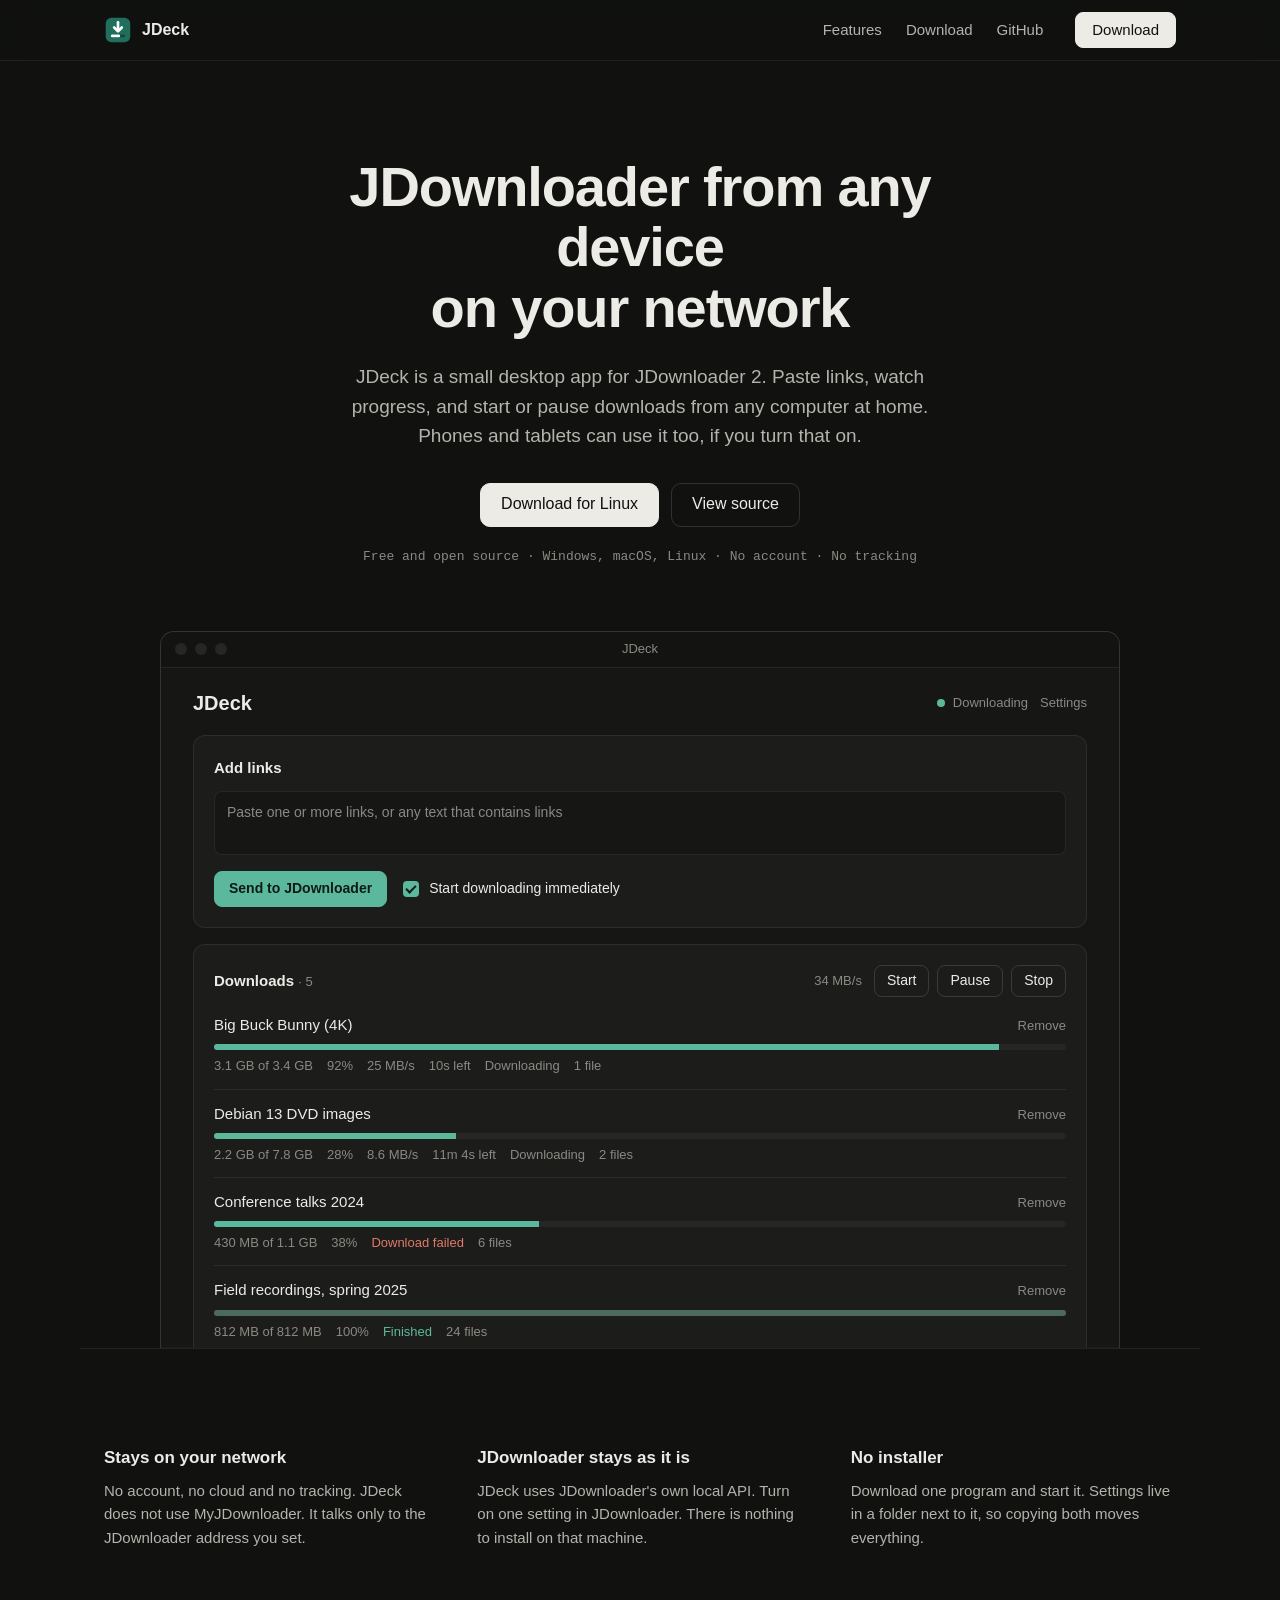
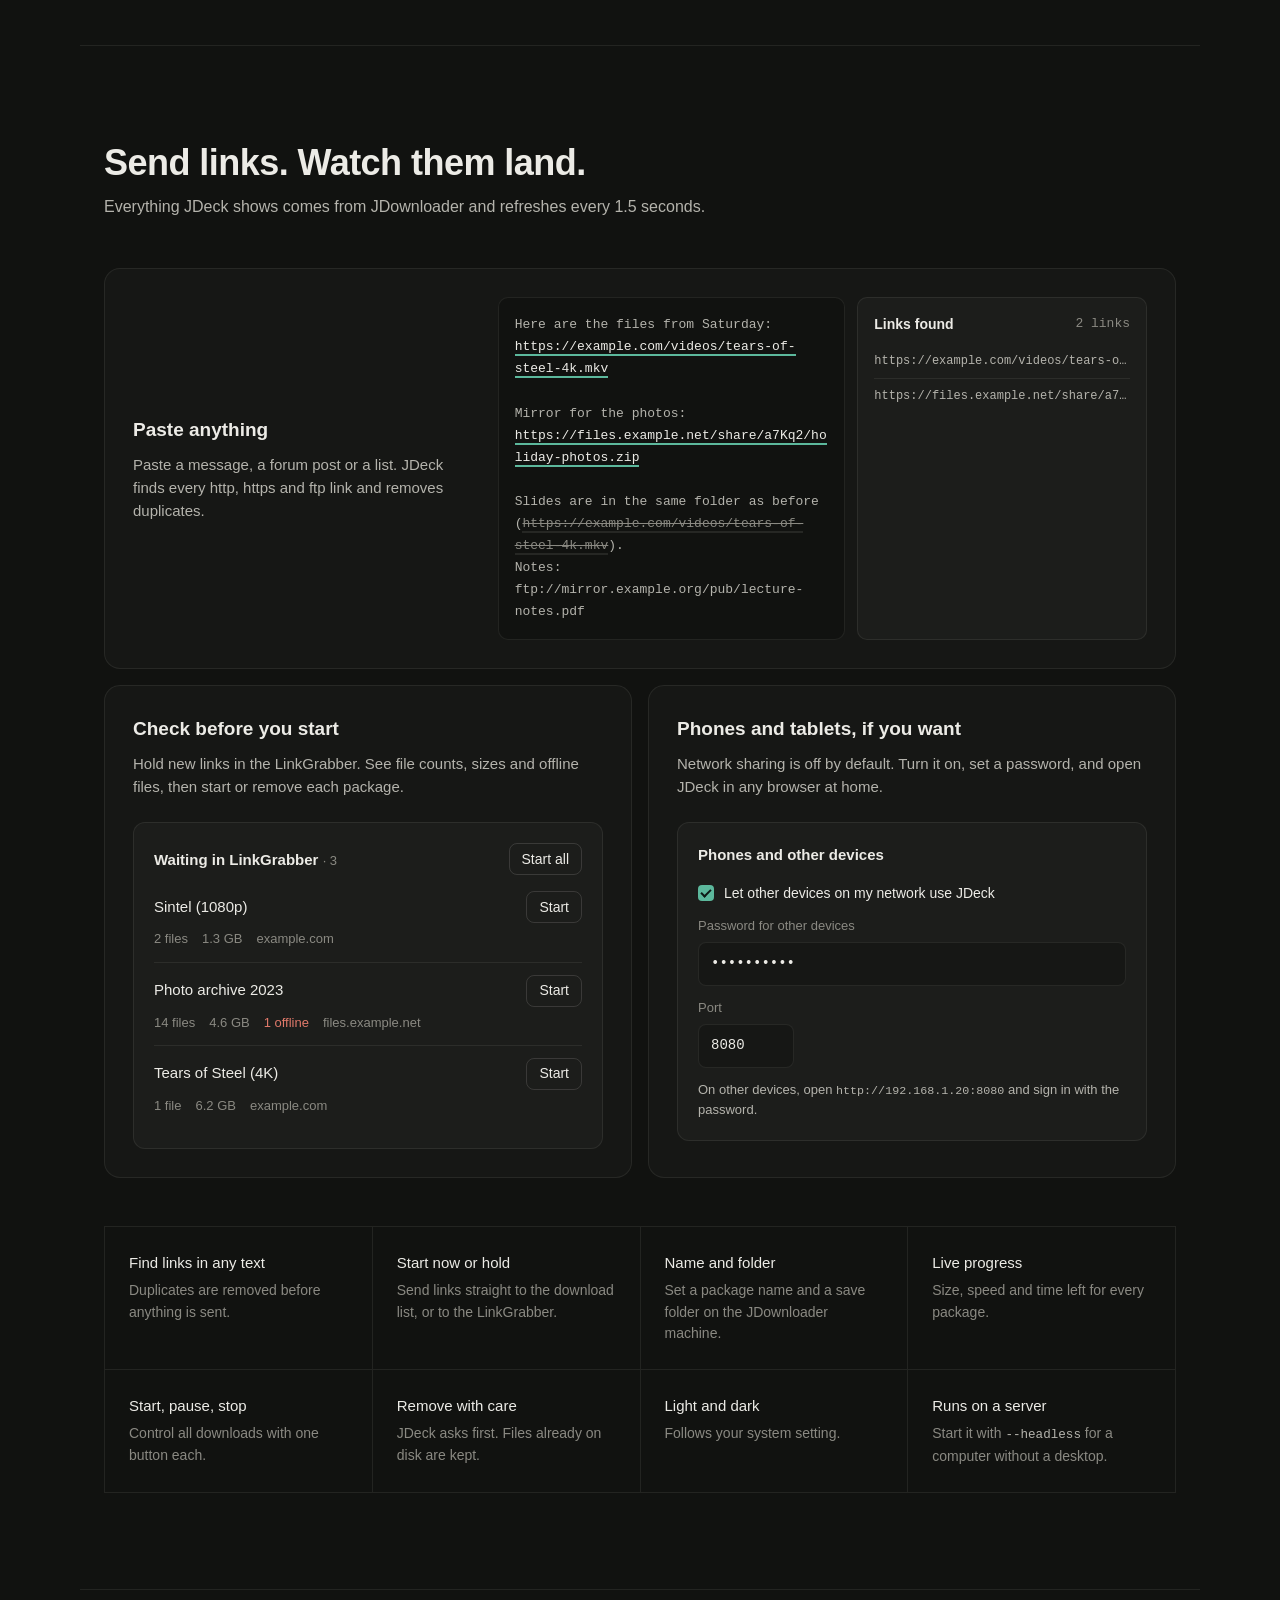
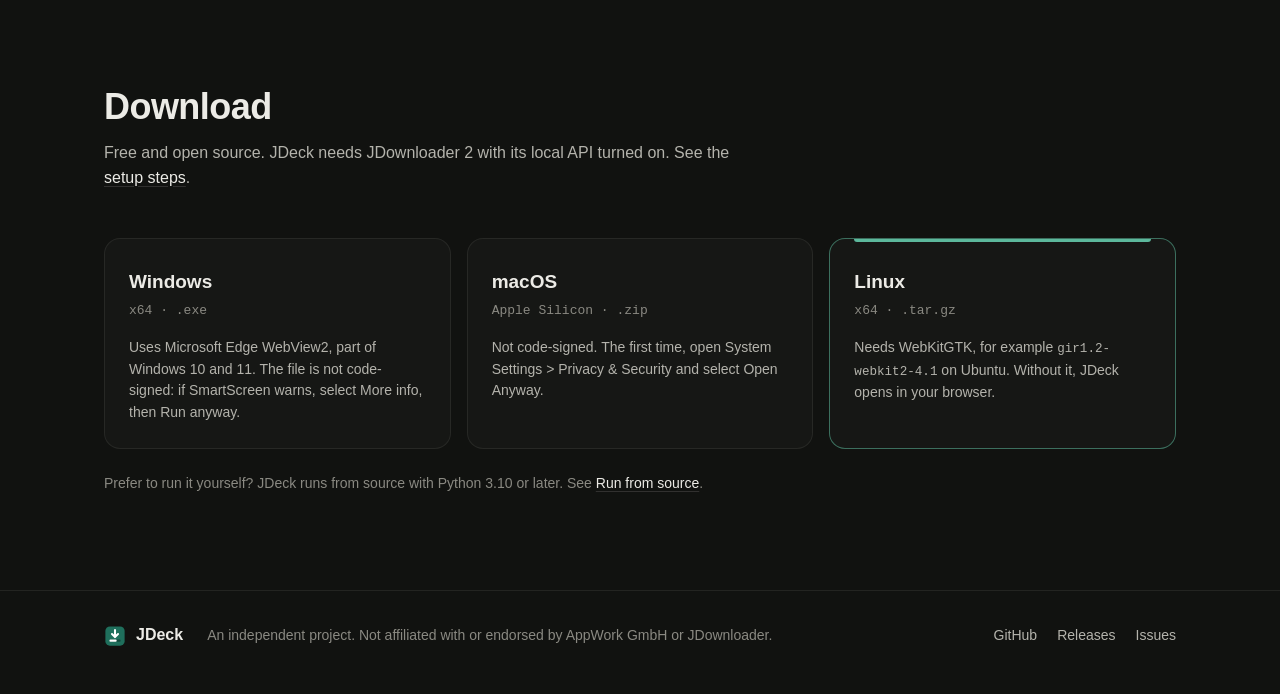
==== docs/index.html @ 2009377f "Add JDeck desktop app and release workflow Build a desktop app for managing JDownloader downloads th" ====
<!doctype html>
<!-- JDeck product page for GitHub Pages: hero with a live app preview, features, downloads. -->
<html lang="en">
<head>
<meta charset="utf-8">
<meta name="viewport" content="width=device-width, initial-scale=1">
<title>JDeck · JDownloader from any device on your network</title>
<meta name="description" content="JDeck is a free desktop app for JDownloader 2. Paste links, watch progress and control downloads from any computer on your home network. No account, no cloud, no tracking.">
<meta name="theme-color" content="#111210">
<meta name="color-scheme" content="dark">
<link rel="icon" href="icon.svg" type="image/svg+xml">
<link rel="apple-touch-icon" href="apple-touch-icon.png">
<meta property="og:type" content="website">
<meta property="og:title" content="JDeck">
<meta property="og:description" content="JDownloader from any device on your network.">
<meta property="og:url" content="https://tariqmk.github.io/JDeck/">
<meta property="og:image" content="https://tariqmk.github.io/JDeck/social-card.png">
<meta property="og:image:width" content="1280">
<meta property="og:image:height" content="640">
<meta name="twitter:card" content="summary_large_image">
<meta name="twitter:title" content="JDeck">
<meta name="twitter:description" content="JDownloader from any device on your network.">
<meta name="twitter:image" content="https://tariqmk.github.io/JDeck/social-card.png">
<link rel="stylesheet" href="style.css">
</head>
<body>

<header class="nav">
  <div class="nav-in">
    <a class="brand" href="#top"><img src="icon.svg" alt="" width="28" height="28">JDeck</a>
    <nav class="nav-links" aria-label="Sections">
      <a href="#features">Features</a>
      <a href="#download">Download</a>
      <a href="https://github.com/TariqMK/JDeck">GitHub</a>
    </nav>
    <a class="btn btn-small" href="#download">Download</a>
  </div>
</header>

<main id="top">
  <section class="hero">
    <div class="hero-text">
      <h1>JDownloader from any device <br>on your network</h1>
      <p class="lede">JDeck is a small desktop app for JDownloader 2. Paste links, watch progress, and start or pause downloads from any computer at home. Phones and tablets can use it too, if you turn that on.</p>
      <div class="actions">
        <a class="btn" id="hero-download" href="https://github.com/TariqMK/JDeck/releases/latest">Download</a>
        <a class="btn btn-ghost" href="https://github.com/TariqMK/JDeck">View source</a>
      </div>
      <p class="meta mono"><span id="hero-version">Free and open source</span> · Windows, macOS, Linux · No account · No tracking</p>
    </div>

    <div class="window" aria-label="Preview of the JDeck window">
      <div class="titlebar"><span class="dots" aria-hidden="true"><i></i><i></i><i></i></span><span>JDeck</span></div>
      <div class="app">
        <div class="app-head">
          <strong>JDeck</strong><span class="muted app-version" id="app-version"></span>
          <span class="grow"></span>
          <span class="status"><i class="dot"></i><span id="app-state">Downloading</span></span>
          <span class="muted app-settings">Settings</span>
        </div>
        <div class="card add-card">
          <div class="card-title">Add links</div>
          <div class="fake-input muted">Paste one or more links, or any text that contains links</div>
          <div class="add-row">
            <span class="fake-btn primary">Send to JDownloader</span>
            <span class="check"><i aria-hidden="true"></i>Start downloading immediately</span>
          </div>
        </div>
        <div class="card">
          <div class="card-head">
            <span class="card-title">Downloads <span class="count" id="dl-count"></span></span>
            <span class="grow"></span>
            <span class="muted speed" id="dl-speed"></span>
            <span class="fake-btn">Start</span><span class="fake-btn">Pause</span><span class="fake-btn hide-sm">Stop</span>
          </div>
          <ul class="list" id="dl-list"></ul>
        </div>
      </div>
    </div>
  </section>

  <section class="principles" aria-label="Principles">
    <div>
      <h2>Stays on your network</h2>
      <p>No account, no cloud and no tracking. JDeck does not use MyJDownloader. It talks only to the JDownloader address you set.</p>
    </div>
    <div>
      <h2>JDownloader stays as it is</h2>
      <p>JDeck uses JDownloader's own local API. Turn on one setting in JDownloader. There is nothing to install on that machine.</p>
    </div>
    <div>
      <h2>No installer</h2>
      <p>Download one program and start it. Settings live in a folder next to it, so copying both moves everything.</p>
    </div>
  </section>

  <section class="features" id="features">
    <h2 class="section-title">Send links. Watch them land.</h2>
    <p class="section-lede">Everything JDeck shows comes from JDownloader and refreshes every 1.5 seconds.</p>

    <div class="panels">
      <article class="panel panel-wide">
        <div class="panel-text">
          <h3>Paste anything</h3>
          <p>Paste a message, a forum post or a list. JDeck finds every http, https and ftp link and removes duplicates.</p>
        </div>
        <div class="finder">
          <div class="finder-paste mono" id="finder-paste" aria-label="Pasted text"></div>
          <div class="finder-found">
            <div class="finder-head"><span>Links found</span><span class="count mono" id="finder-count"></span></div>
            <ul id="finder-list"></ul>
          </div>
        </div>
      </article>

      <article class="panel">
        <div class="panel-text">
          <h3>Check before you start</h3>
          <p>Hold new links in the LinkGrabber. See file counts, sizes and offline files, then start or remove each package.</p>
        </div>
        <div class="mini card">
          <div class="card-head">
            <span class="card-title">Waiting in LinkGrabber <span class="count" id="lg-count"></span></span>
            <span class="grow"></span><span class="fake-btn">Start all</span>
          </div>
          <ul class="list" id="lg-list"></ul>
        </div>
      </article>

      <article class="panel">
        <div class="panel-text">
          <h3>Phones and tablets, if you want</h3>
          <p>Network sharing is off by default. Turn it on, set a password, and open JDeck in any browser at home.</p>
        </div>
        <div class="mini card share">
          <div class="card-title">Phones and other devices</div>
          <span class="check on"><i aria-hidden="true"></i>Let other devices on my network use JDeck</span>
          <label class="field"><span class="muted">Password for other devices</span><span class="fake-input mono">••••••••••</span></label>
          <label class="field"><span class="muted">Port</span><span class="fake-input mono port">8080</span></label>
          <p class="share-address">On other devices, open <span class="mono">http://192.168.1.20:8080</span> and sign in with the password.</p>
        </div>
      </article>
    </div>

    <ul class="grid">
      <li><strong>Find links in any text</strong><span>Duplicates are removed before anything is sent.</span></li>
      <li><strong>Start now or hold</strong><span>Send links straight to the download list, or to the LinkGrabber.</span></li>
      <li><strong>Name and folder</strong><span>Set a package name and a save folder on the JDownloader machine.</span></li>
      <li><strong>Live progress</strong><span>Size, speed and time left for every package.</span></li>
      <li><strong>Start, pause, stop</strong><span>Control all downloads with one button each.</span></li>
      <li><strong>Remove with care</strong><span>JDeck asks first. Files already on disk are kept.</span></li>
      <li><strong>Light and dark</strong><span>Follows your system setting.</span></li>
      <li><strong>Runs on a server</strong><span>Start it with <code>--headless</code> for a computer without a desktop.</span></li>
    </ul>
  </section>

  <section class="download" id="download">
    <h2 class="section-title">Download <span class="muted mono" id="dl-version"></span></h2>
    <p class="section-lede">Free and open source. JDeck needs JDownloader 2 with its local API turned on. See the <a href="https://github.com/TariqMK/JDeck#setup">setup steps</a>.</p>
    <div class="platforms">
      <a class="platform" data-os="windows" href="https://github.com/TariqMK/JDeck/releases/latest">
        <span class="track" aria-hidden="true"></span>
        <strong>Windows</strong>
        <span class="mono muted">x64 · .exe<span class="size"></span></span>
        <p>Uses Microsoft Edge WebView2, part of Windows 10 and 11. The file is not code-signed: if SmartScreen warns, select More info, then Run anyway.</p>
      </a>
      <a class="platform" data-os="macos" href="https://github.com/TariqMK/JDeck/releases/latest">
        <span class="track" aria-hidden="true"></span>
        <strong>macOS</strong>
        <span class="mono muted">Apple Silicon · .zip<span class="size"></span></span>
        <p>Not code-signed. The first time, open System Settings &gt; Privacy &amp; Security and select Open Anyway.</p>
      </a>
      <a class="platform" data-os="linux" href="https://github.com/TariqMK/JDeck/releases/latest">
        <span class="track" aria-hidden="true"></span>
        <strong>Linux</strong>
        <span class="mono muted">x64 · .tar.gz<span class="size"></span></span>
        <p>Needs WebKitGTK, for example <code>gir1.2-webkit2-4.1</code> on Ubuntu. Without it, JDeck opens in your browser.</p>
      </a>
    </div>
    <p class="fine">Prefer to run it yourself? JDeck runs from source with Python 3.10 or later. See <a href="https://github.com/TariqMK/JDeck#run-from-source">Run from source</a>.</p>
  </section>
</main>

<footer class="footer">
  <div class="footer-in">
    <span class="brand"><img src="icon.svg" alt="" width="22" height="22">JDeck</span>
    <p class="muted">An independent project. Not affiliated with or endorsed by AppWork GmbH or JDownloader.</p>
    <nav aria-label="Project links">
      <a href="https://github.com/TariqMK/JDeck">GitHub</a>
      <a href="https://github.com/TariqMK/JDeck/releases">Releases</a>
      <a href="https://github.com/TariqMK/JDeck/issues">Issues</a>
    </nav>
  </div>
</footer>

<script src="app.js"></script>
</body>
</html>
---- docs/style.css ----
/* JDeck product page styles: the app's dark theme pushed darker, one green accent, hairlines. */
:root {
  --page: #111210;
  --bg: #161715;
  --surface: #1c1d1b;
  --surface-2: #262724;
  --line: rgba(236, 235, 230, 0.08);
  --line-strong: rgba(236, 235, 230, 0.14);
  --text: #ecebe6;
  --text-2: #b4b3ac;
  --muted: #8a8982;
  --accent: #5cb89c;
  --accent-ink: #0e1a16;
  --bar-done: #4d6a61;
  --danger: #e0796a;
  --sans: -apple-system, BlinkMacSystemFont, "Segoe UI", Roboto, "Helvetica Neue", Arial, sans-serif;
  --mono: ui-monospace, "Cascadia Mono", "SF Mono", Menlo, Consolas, monospace;
  --ease: cubic-bezier(0.2, 0.7, 0.2, 1);
}
* { box-sizing: border-box; }
html { scroll-behavior: smooth; -webkit-text-size-adjust: 100%; }
body {
  margin: 0; background: var(--page); color: var(--text);
  font: 16px/1.55 var(--sans);
}
a { color: inherit; }
code, .mono { font-family: var(--mono); font-size: 0.9em; }
code { color: var(--text-2); }
.muted { color: var(--muted); }
.grow { flex: 1; }
h1, h2, h3 { margin: 0; font-weight: 600; }

/* Navigation */
.nav {
  position: sticky; top: 0; z-index: 10;
  background: rgba(17, 18, 16, 0.82); backdrop-filter: saturate(140%) blur(12px);
  -webkit-backdrop-filter: saturate(140%) blur(12px);
  border-bottom: 1px solid var(--line);
}
.nav-in { max-width: 1120px; margin: 0 auto; padding: 12px 24px; display: flex; align-items: center; gap: 32px; }
.brand { display: inline-flex; align-items: center; gap: 10px; font-weight: 600; text-decoration: none; }
.nav-links { display: flex; gap: 24px; margin-left: auto; font-size: 15px; }
.nav-links a { color: var(--text-2); text-decoration: none; transition: color .15s var(--ease); }
.nav-links a:hover { color: var(--text); }

/* Buttons */
.btn {
  display: inline-flex; align-items: center; height: 44px; padding: 0 20px; border-radius: 10px;
  background: var(--text); color: var(--page); font-weight: 500; text-decoration: none;
  border: 1px solid var(--text); transition: background-color .15s var(--ease), border-color .15s var(--ease), transform .1s var(--ease);
}
.btn:hover { background: #ffffff; }
.btn:active { transform: scale(0.98); }
.btn-ghost { background: transparent; color: var(--text); border-color: var(--line-strong); }
.btn-ghost:hover { background: var(--surface); }
.btn-small { height: 36px; padding: 0 16px; font-size: 15px; border-radius: 8px; }
a:focus-visible, .btn:focus-visible { outline: 2px solid var(--accent); outline-offset: 3px; border-radius: 8px; }

/* Hero */
.hero { max-width: 1120px; margin: 0 auto; padding: 96px 24px 0; }
.hero-text { text-align: center; max-width: 760px; margin: 0 auto; }
.hero h1 { font-size: 56px; line-height: 1.08; letter-spacing: -0.02em; font-weight: 600; }
.lede { font-size: 19px; color: var(--text-2); margin: 24px auto 0; max-width: 620px; }
.actions { display: flex; gap: 12px; justify-content: center; margin-top: 32px; }
.meta { margin-top: 20px; color: var(--muted); font-size: 13px; }

/* App window preview */
.window {
  margin: 64px auto 0; max-width: 960px; background: var(--bg);
  border: 1px solid var(--line-strong); border-bottom: 0; border-radius: 14px 14px 0 0; overflow: hidden;
  box-shadow: 0 -1px 0 rgba(255, 255, 255, 0.03) inset;
}
.titlebar {
  height: 36px; display: flex; align-items: center; justify-content: center; position: relative;
  font-size: 13px; color: var(--muted); border-bottom: 1px solid var(--line); background: #131412;
}
.dots { position: absolute; left: 14px; display: flex; gap: 8px; }
.dots i { width: 12px; height: 12px; border-radius: 50%; background: var(--surface-2); }
.app { padding: 20px 32px 0; font-size: 15px; height: 680px; overflow: hidden; }
.app-head { display: flex; align-items: center; gap: 12px; margin-bottom: 16px; }
.app-head strong { font-size: 20px; }
.app-version, .app-settings { font-size: 13px; }
.status { display: inline-flex; align-items: center; gap: 8px; color: var(--muted); font-size: 13px; }
.dot { width: 8px; height: 8px; border-radius: 50%; background: var(--accent); }
.card { background: var(--surface); border: 1px solid var(--line); border-radius: 12px; padding: 20px; margin-bottom: 16px; }
.card-head { display: flex; align-items: center; gap: 8px; margin-bottom: 4px; }
.card-title { font-weight: 600; font-size: 15px; }
.count { color: var(--muted); font-weight: 400; font-size: 13px; }
.fake-input { display: block; border: 1px solid var(--line); background: var(--bg); border-radius: 8px; padding: 10px 12px; margin-top: 12px; font-size: 14px; }
.add-card .fake-input { height: 64px; }
.add-row { display: flex; align-items: center; gap: 16px; margin-top: 16px; flex-wrap: wrap; }
.fake-btn { display: inline-flex; align-items: center; height: 32px; padding: 0 12px; border: 1px solid var(--line-strong); border-radius: 8px; font-size: 14px; white-space: nowrap; }
.fake-btn.primary { background: var(--accent); border-color: var(--accent); color: var(--accent-ink); font-weight: 600; height: 36px; padding: 0 14px; }
.check { display: inline-flex; align-items: center; gap: 10px; font-size: 14px; }
.check i { width: 16px; height: 16px; border-radius: 4px; background: var(--accent); position: relative; flex: none; }
.check i::after { content: ""; position: absolute; left: 5px; top: 2px; width: 4px; height: 8px; border: solid var(--accent-ink); border-width: 0 2px 2px 0; transform: rotate(45deg); }
.speed { font-size: 13px; margin-right: 4px; font-variant-numeric: tabular-nums; }

.list { list-style: none; margin: 0; padding: 0; }
.item { padding: 12px 0; border-top: 1px solid var(--line); }
.item:first-child { border-top: 0; }
.item-top { display: flex; align-items: baseline; gap: 12px; }
.name { flex: 1; min-width: 0; font-weight: 500; white-space: nowrap; overflow: hidden; text-overflow: ellipsis; }
.item-meta { display: flex; gap: 14px; flex-wrap: wrap; font-size: 13px; color: var(--muted); margin-top: 6px; font-variant-numeric: tabular-nums; }
.err { color: var(--danger); }
.done-text { color: var(--accent); }
.bar { height: 6px; border-radius: 3px; background: var(--surface-2); overflow: hidden; margin-top: 8px; }
.bar > span { display: block; height: 100%; background: var(--accent); transition: width .9s linear; }
.bar.done > span { background: var(--bar-done); }
.link-remove { font-size: 13px; color: var(--muted); }

/* Principles */
.principles {
  max-width: 1120px; margin: 0 auto; padding: 96px 24px; display: grid;
  grid-template-columns: repeat(3, minmax(0, 1fr)); gap: 48px;
  border-top: 1px solid var(--line);
}
.principles h2 { font-size: 17px; }
.principles p { margin: 8px 0 0; color: var(--text-2); font-size: 15px; }

/* Features */
.features, .download { max-width: 1120px; margin: 0 auto; padding: 96px 24px; border-top: 1px solid var(--line); }
.section-title { font-size: 36px; letter-spacing: -0.015em; line-height: 1.15; }
.section-lede { color: var(--text-2); margin: 12px 0 0; max-width: 640px; }
.section-lede a, .fine a { color: var(--text); text-underline-offset: 3px; text-decoration-color: var(--line-strong); }
.panels { display: grid; grid-template-columns: repeat(2, minmax(0, 1fr)); gap: 16px; margin-top: 48px; }
.panel { min-width: 0; background: var(--bg); border: 1px solid var(--line); border-radius: 16px; padding: 28px; display: flex; flex-direction: column; gap: 24px; }
.panel-wide { grid-column: 1 / -1; display: grid; grid-template-columns: minmax(0, 1fr) minmax(0, 2fr); gap: 40px; align-items: center; }
.panel h3 { font-size: 19px; }
.panel p { margin: 8px 0 0; color: var(--text-2); font-size: 15px; }
.mini { margin: 0; font-size: 15px; }

.finder { display: grid; grid-template-columns: minmax(0, 1.2fr) minmax(0, 1fr); gap: 12px; min-width: 0; }
.finder-paste {
  background: var(--page); border: 1px solid var(--line); border-radius: 10px; padding: 16px;
  font-size: 13px; line-height: 1.7; color: var(--text-2); white-space: pre-wrap; overflow-wrap: anywhere; min-height: 212px;
}
.finder-paste mark { background: transparent; color: var(--text); border-bottom: 2px solid var(--accent); transition: border-color .3s var(--ease), color .3s var(--ease); }
.finder-paste mark.dup { color: var(--muted); border-bottom-color: var(--surface-2); text-decoration: line-through; }
.finder-paste mark.pending { color: var(--text-2); border-bottom-color: transparent; }
.finder-found { background: var(--surface); border: 1px solid var(--line); border-radius: 10px; padding: 16px; min-width: 0; }
.finder-head { display: flex; justify-content: space-between; font-size: 14px; font-weight: 600; margin-bottom: 8px; }
#finder-list { list-style: none; margin: 0; padding: 0; }
#finder-list li {
  font-family: var(--mono); font-size: 12px; color: var(--text-2); padding: 8px 0; border-top: 1px solid var(--line);
  white-space: nowrap; overflow: hidden; text-overflow: ellipsis;
  animation: rise .35s var(--ease) both;
}
#finder-list li:first-child { border-top: 0; }
@keyframes rise { from { opacity: 0; transform: translateY(4px); } }

#lg-list .item { animation: rise .35s var(--ease) both; }
#lg-list .item.leaving { opacity: 0; transform: translateY(-4px); transition: opacity .3s var(--ease), transform .3s var(--ease); }
.share { display: flex; flex-direction: column; gap: 12px; }
.check.on { margin-top: 4px; }
.field { display: flex; flex-direction: column; gap: 6px; font-size: 13px; }
.field .fake-input { margin: 0; color: var(--text); }
.field .port { width: 96px; }
.share-address { margin: 0 !important; font-size: 13px !important; color: var(--text-2); }

.grid {
  list-style: none; margin: 48px 0 0; padding: 0; display: grid; grid-template-columns: repeat(4, minmax(0, 1fr));
  border-top: 1px solid var(--line); border-left: 1px solid var(--line);
}
.grid li { min-width: 0; padding: 24px; border-right: 1px solid var(--line); border-bottom: 1px solid var(--line); display: flex; flex-direction: column; gap: 6px; }
.grid strong { font-weight: 500; font-size: 15px; }
.grid span { color: var(--muted); font-size: 14px; }

/* Download */
.platforms { display: grid; grid-template-columns: repeat(3, minmax(0, 1fr)); gap: 16px; margin-top: 48px; }
.platform {
  position: relative; min-width: 0; display: flex; flex-direction: column; gap: 4px; padding: 28px 24px 24px;
  background: var(--bg); border: 1px solid var(--line); border-radius: 16px; text-decoration: none; overflow: hidden;
  transition: border-color .15s var(--ease), background-color .15s var(--ease);
}
.platform:hover { border-color: var(--line-strong); background: var(--surface); }
.platform strong { font-size: 19px; font-weight: 600; }
.platform .mono { font-size: 13px; }
.platform p { margin: 12px 0 0; font-size: 14px; color: var(--text-2); }
.track { position: absolute; left: 24px; right: 24px; top: 0; height: 3px; border-radius: 0 0 3px 3px; background: transparent; }
.platform.mine { border-color: rgba(92, 184, 156, 0.55); }
.platform.mine .track { background: var(--accent); }
.fine { margin: 24px 0 0; color: var(--muted); font-size: 14px; }

/* Footer */
.footer { border-top: 1px solid var(--line); }
.footer-in { max-width: 1120px; margin: 0 auto; padding: 32px 24px 48px; display: flex; align-items: center; gap: 24px; flex-wrap: wrap; }
.footer p { margin: 0; font-size: 14px; flex: 1; min-width: 240px; }
.footer nav { display: flex; gap: 20px; font-size: 14px; }
.footer nav a { color: var(--text-2); text-decoration: none; }
.footer nav a:hover { color: var(--text); }

/* Smaller screens */
@media (max-width: 900px) {
  .hero { padding-top: 64px; }
  .hero h1 { font-size: 40px; }
  .principles { grid-template-columns: minmax(0, 1fr); gap: 32px; padding: 64px 24px; }
  .features, .download { padding: 64px 24px; }
  .panels, .panel-wide, .platforms { grid-template-columns: minmax(0, 1fr); }
  .panel-wide { gap: 24px; }
  .grid { grid-template-columns: repeat(2, minmax(0, 1fr)); }
}
@media (max-width: 640px) {
  .nav-in { padding: 12px 16px; }
  .nav-links { display: none; }
  .nav .btn-small { margin-left: auto; }
  .hero { padding: 48px 16px 0; }
  .hero h1 { font-size: 32px; }
  .hero h1 br { display: none; }
  .lede { font-size: 17px; }
  .actions { flex-direction: column; align-items: stretch; }
  .actions .btn { justify-content: center; }
  .window { margin-top: 40px; border-radius: 12px 12px 0 0; }
  .app { padding: 16px 16px 0; height: 520px; font-size: 14px; }
  .add-card, .app-settings, .hide-sm, .speed { display: none; }
  .item-meta .opt { display: none; }
  .principles, .features, .download { padding-left: 16px; padding-right: 16px; }
  .section-title { font-size: 28px; }
  .panel { padding: 20px; }
  .finder { grid-template-columns: minmax(0, 1fr); }
  .finder-paste { min-height: 0; }
  .grid { grid-template-columns: minmax(0, 1fr); }
  .footer-in { padding: 32px 16px 40px; }
}
@media (prefers-reduced-motion: reduce) {
  html { scroll-behavior: auto; }
  *, *::before, *::after { animation: none !important; transition: none !important; }
}
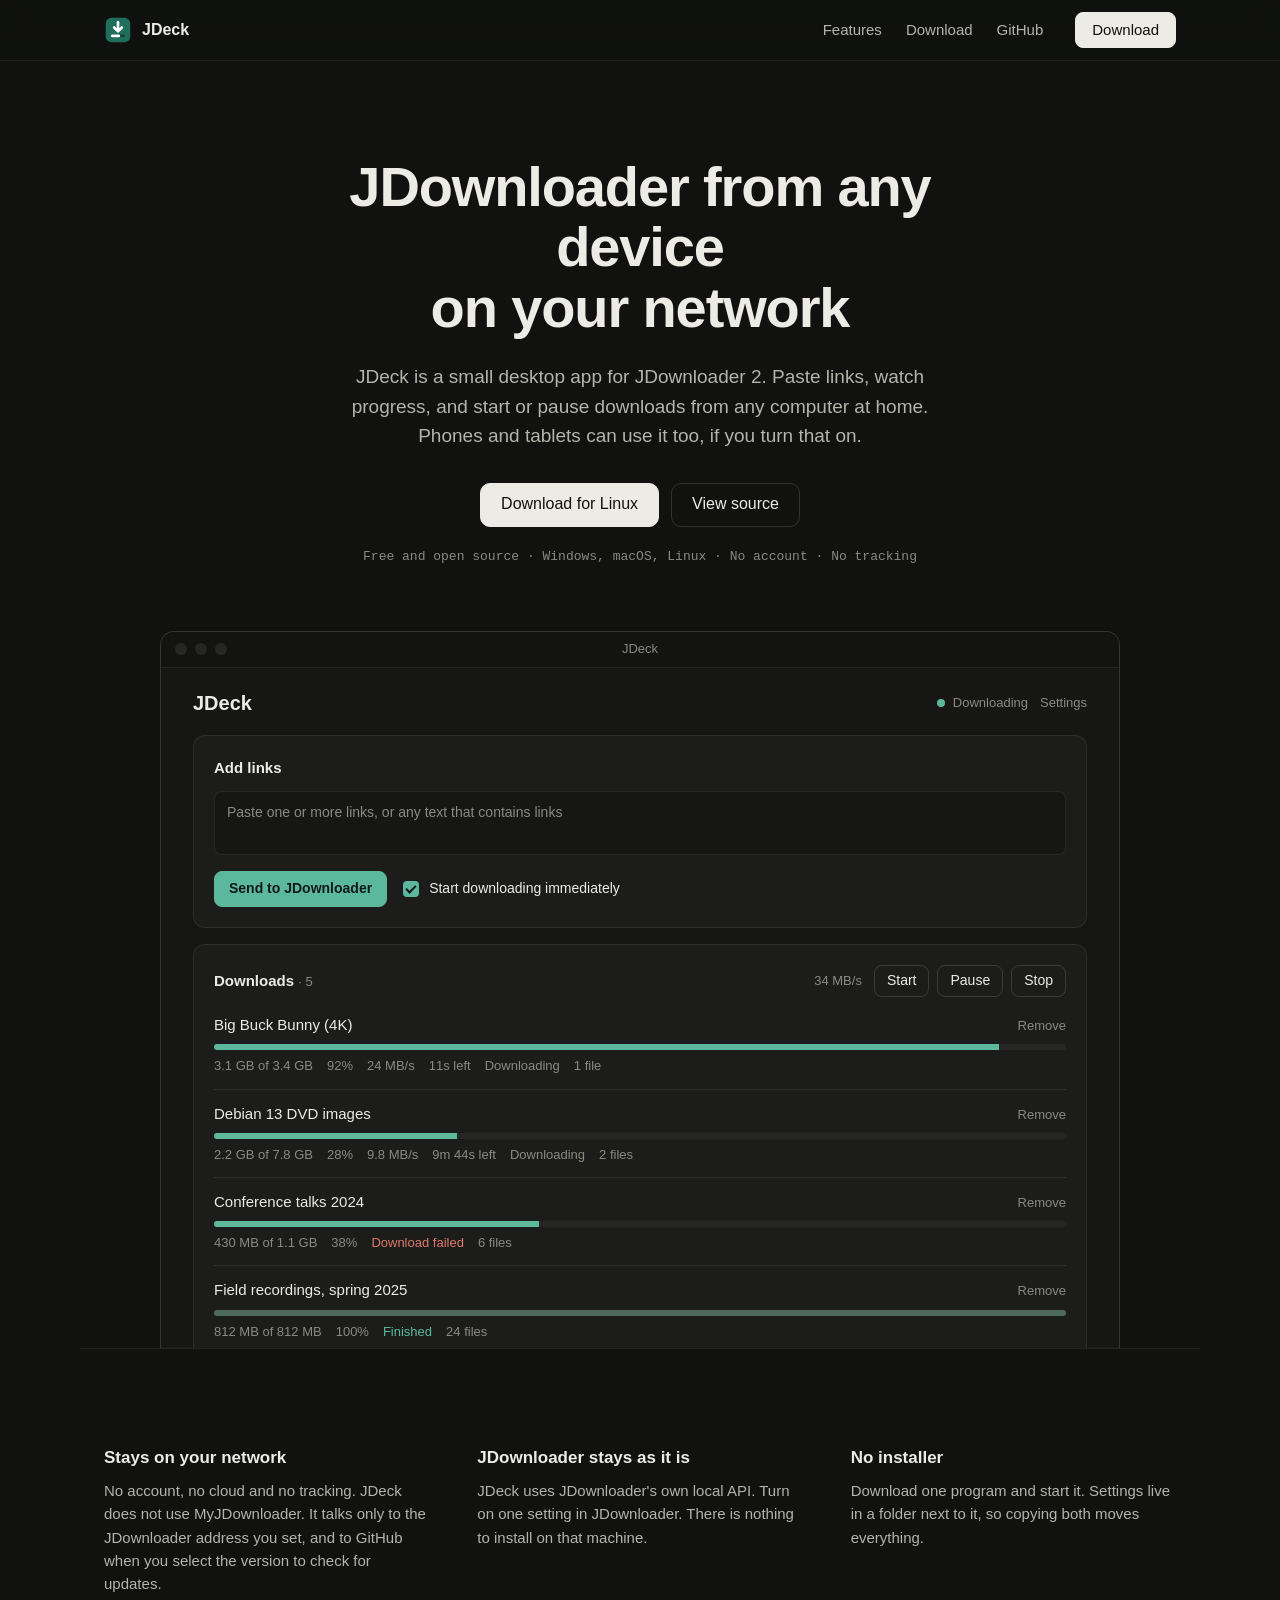
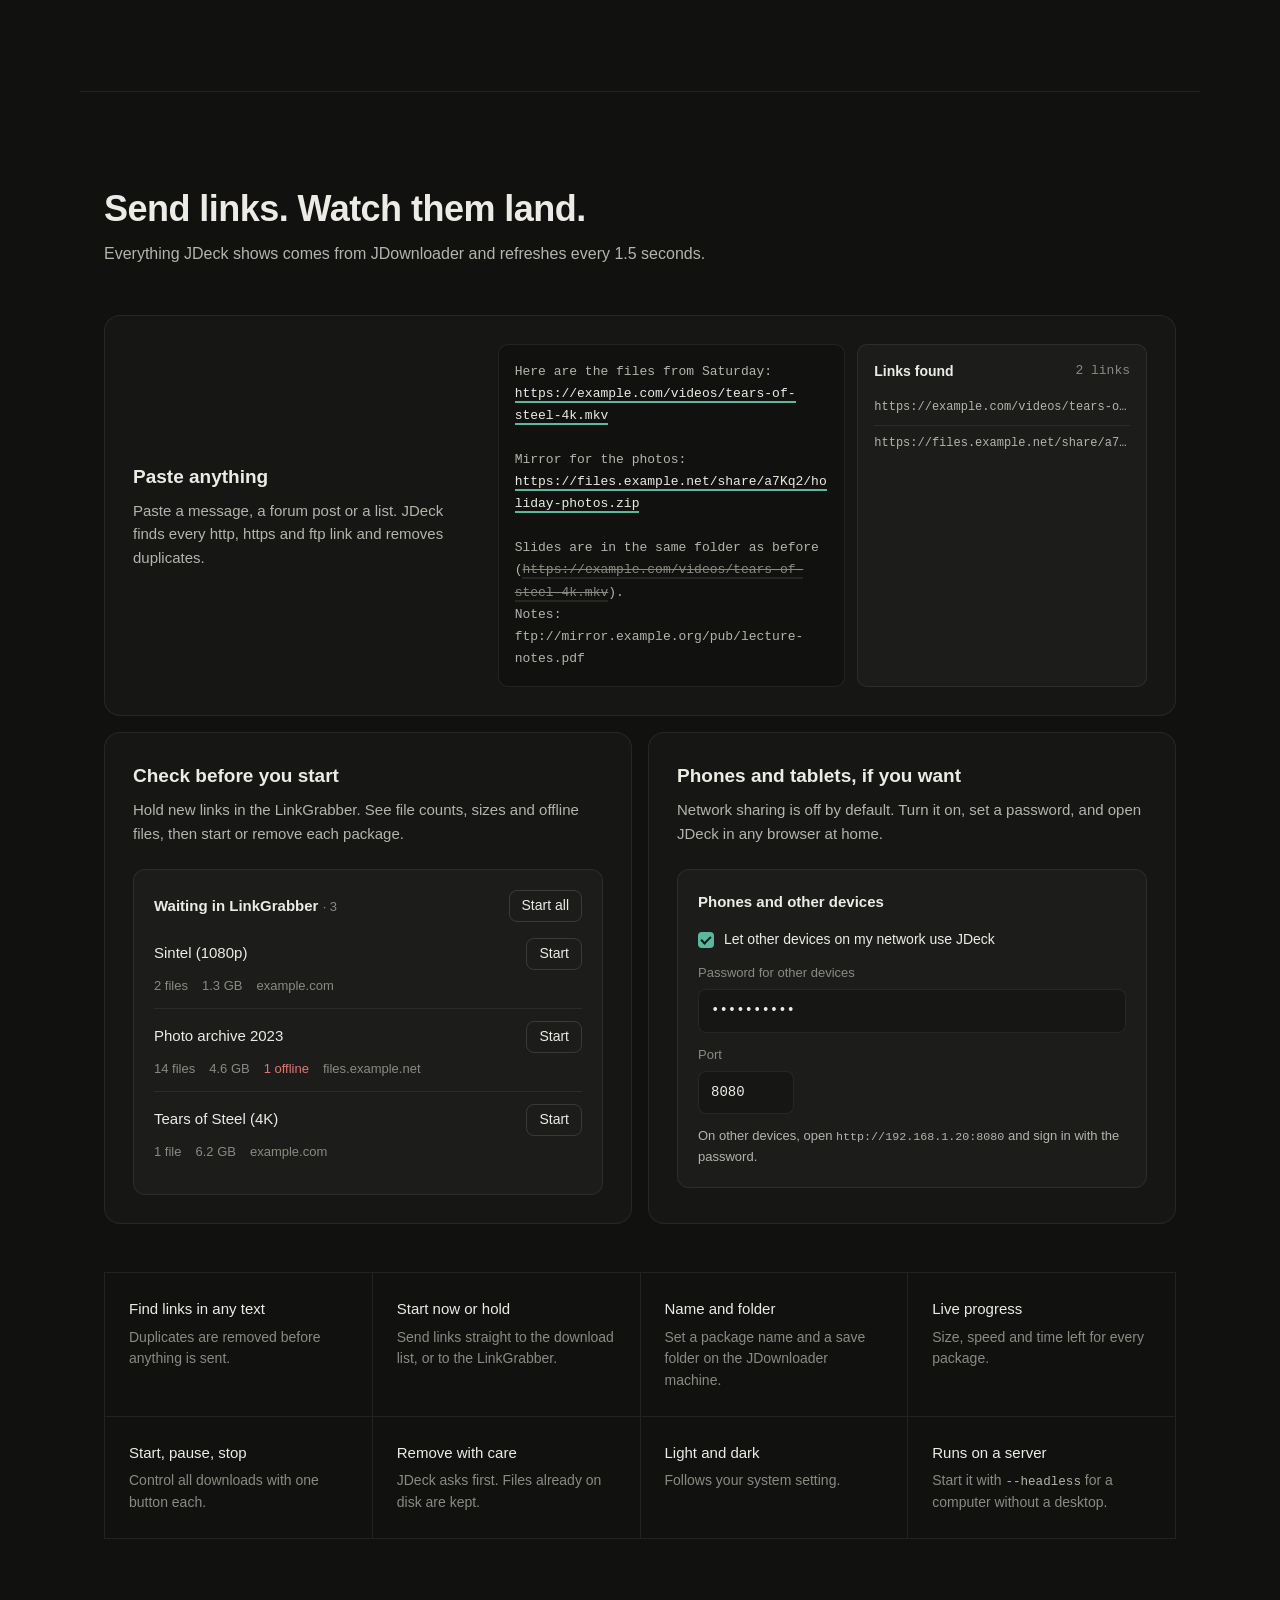
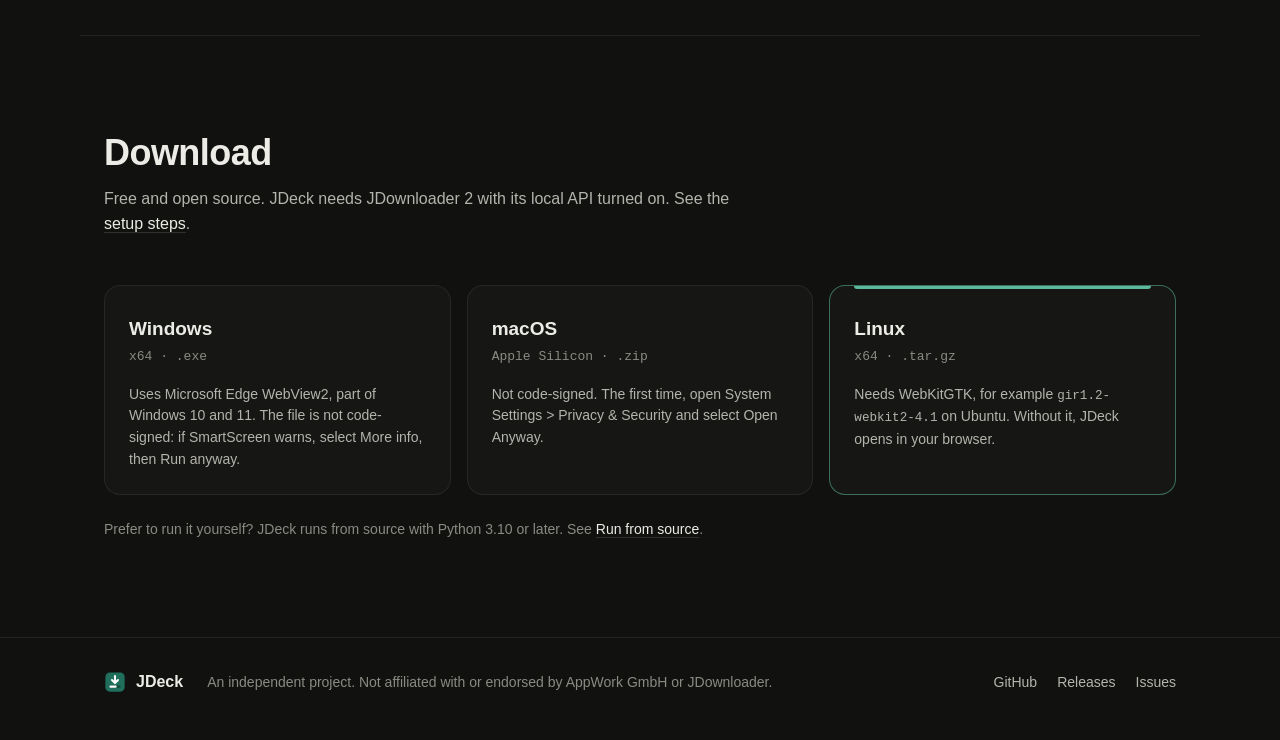
==== commit d53816c1: "Add manual GitHub update checks Let users check the latest release from the version button, view rel" ====
--- a/docs/index.html
+++ b/docs/index.html
@@ -82,7 +82,7 @@
   <section class="principles" aria-label="Principles">
     <div>
       <h2>Stays on your network</h2>
-      <p>No account, no cloud and no tracking. JDeck does not use MyJDownloader. It talks only to the JDownloader address you set.</p>
+      <p>No account, no cloud and no tracking. JDeck does not use MyJDownloader. It talks only to the JDownloader address you set, and to GitHub when you select the version to check for updates.</p>
     </div>
     <div>
       <h2>JDownloader stays as it is</h2>
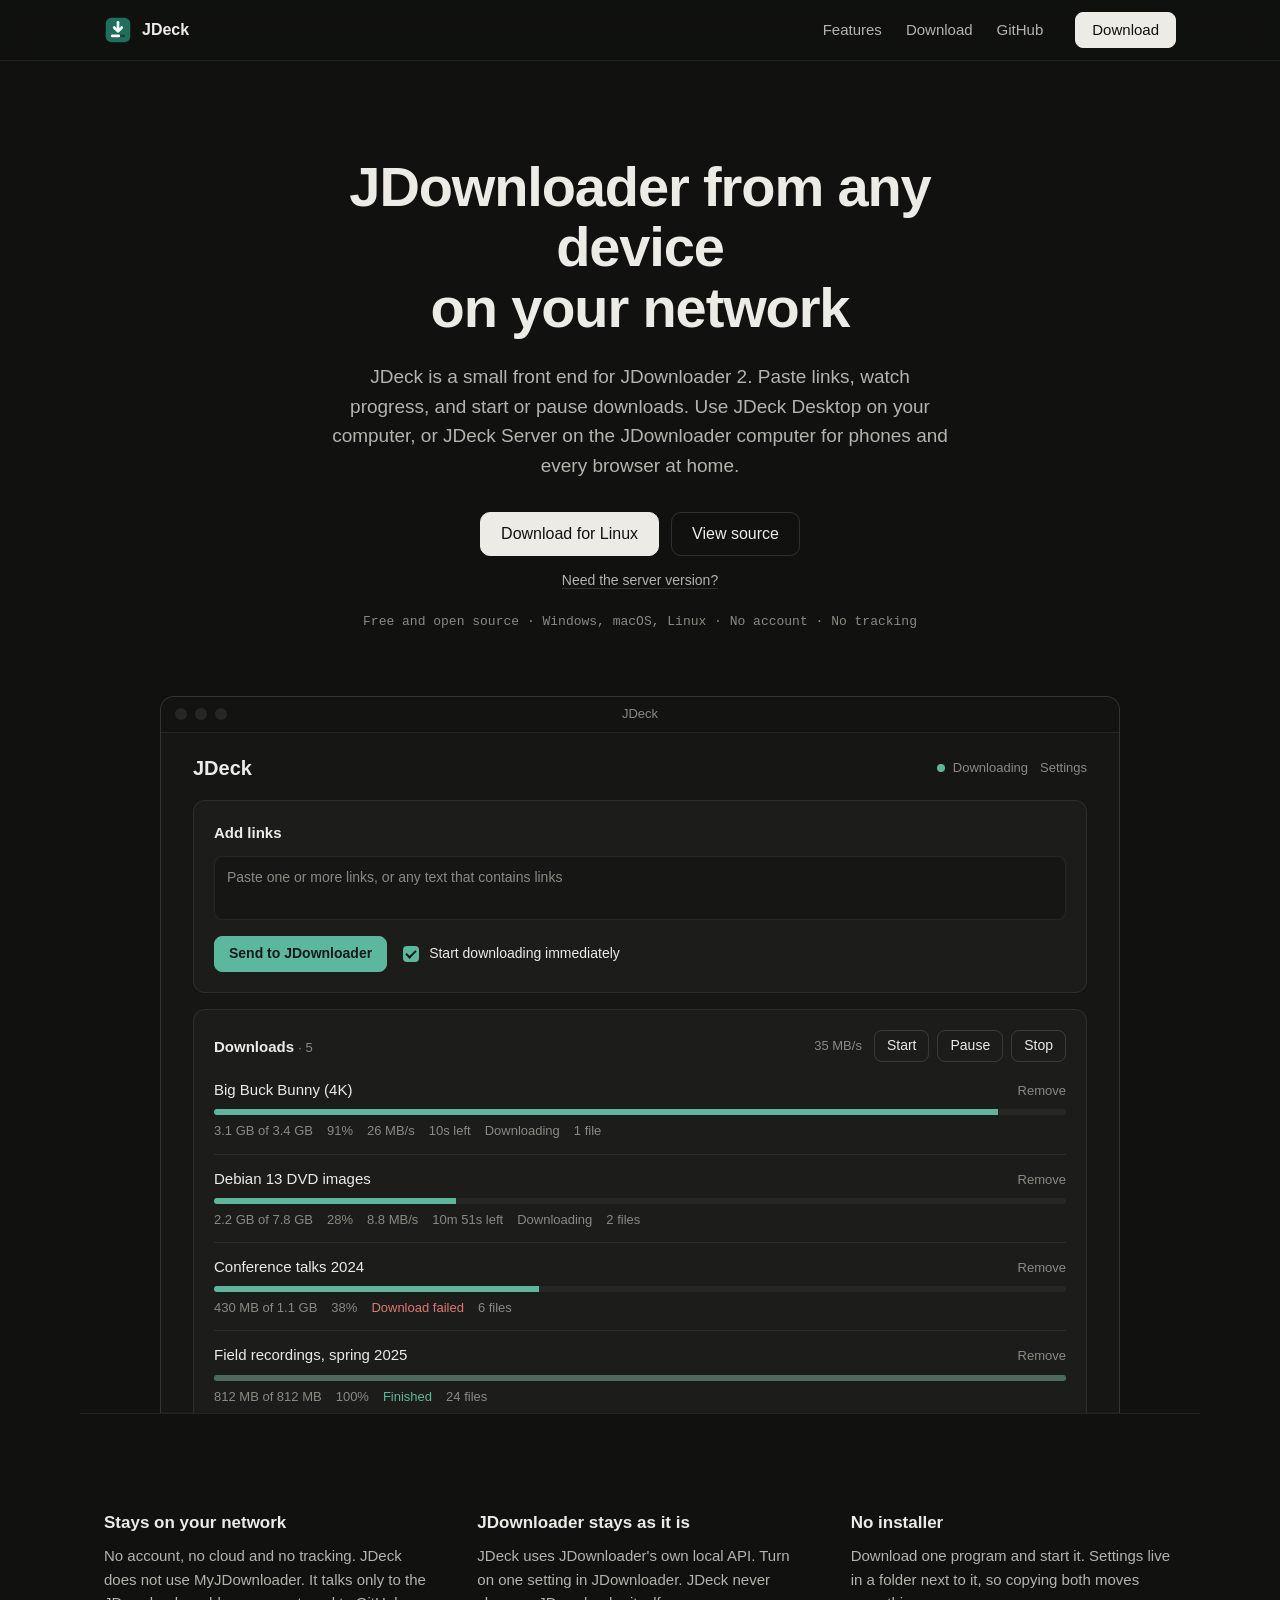
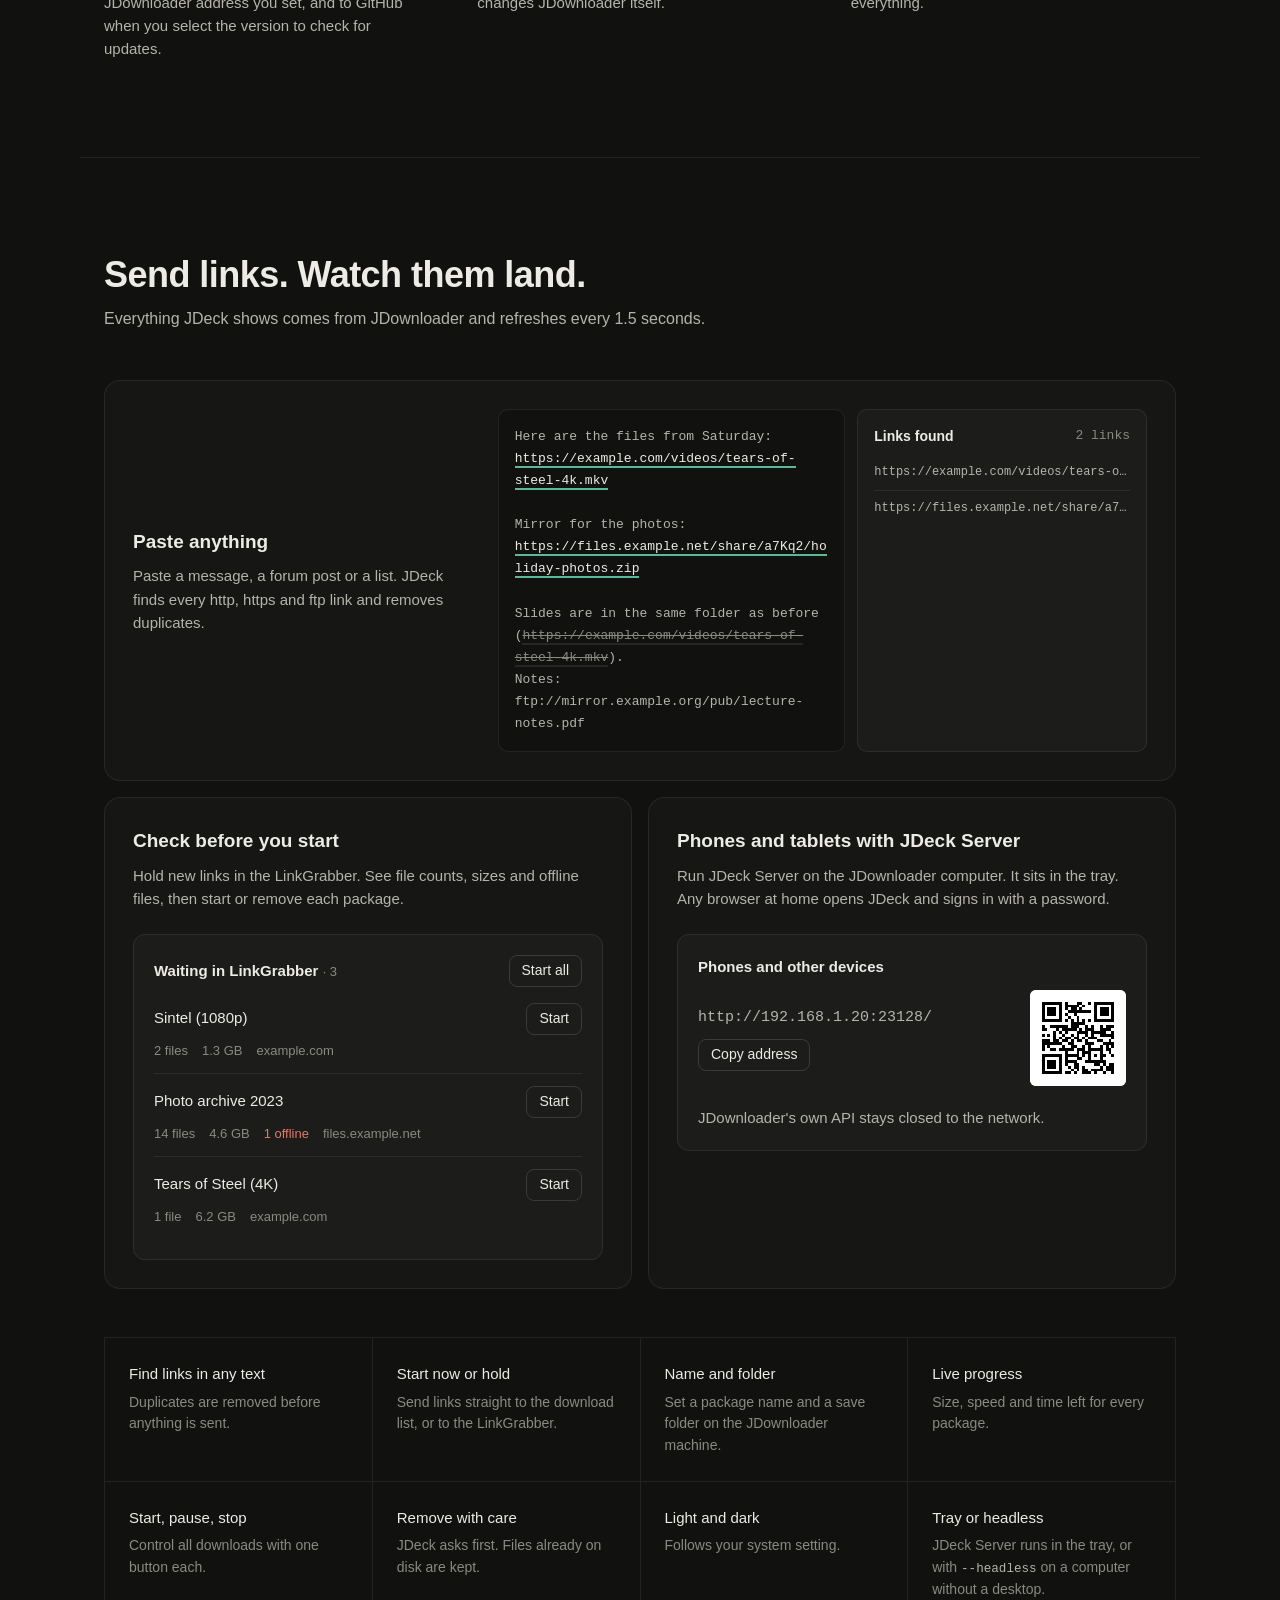
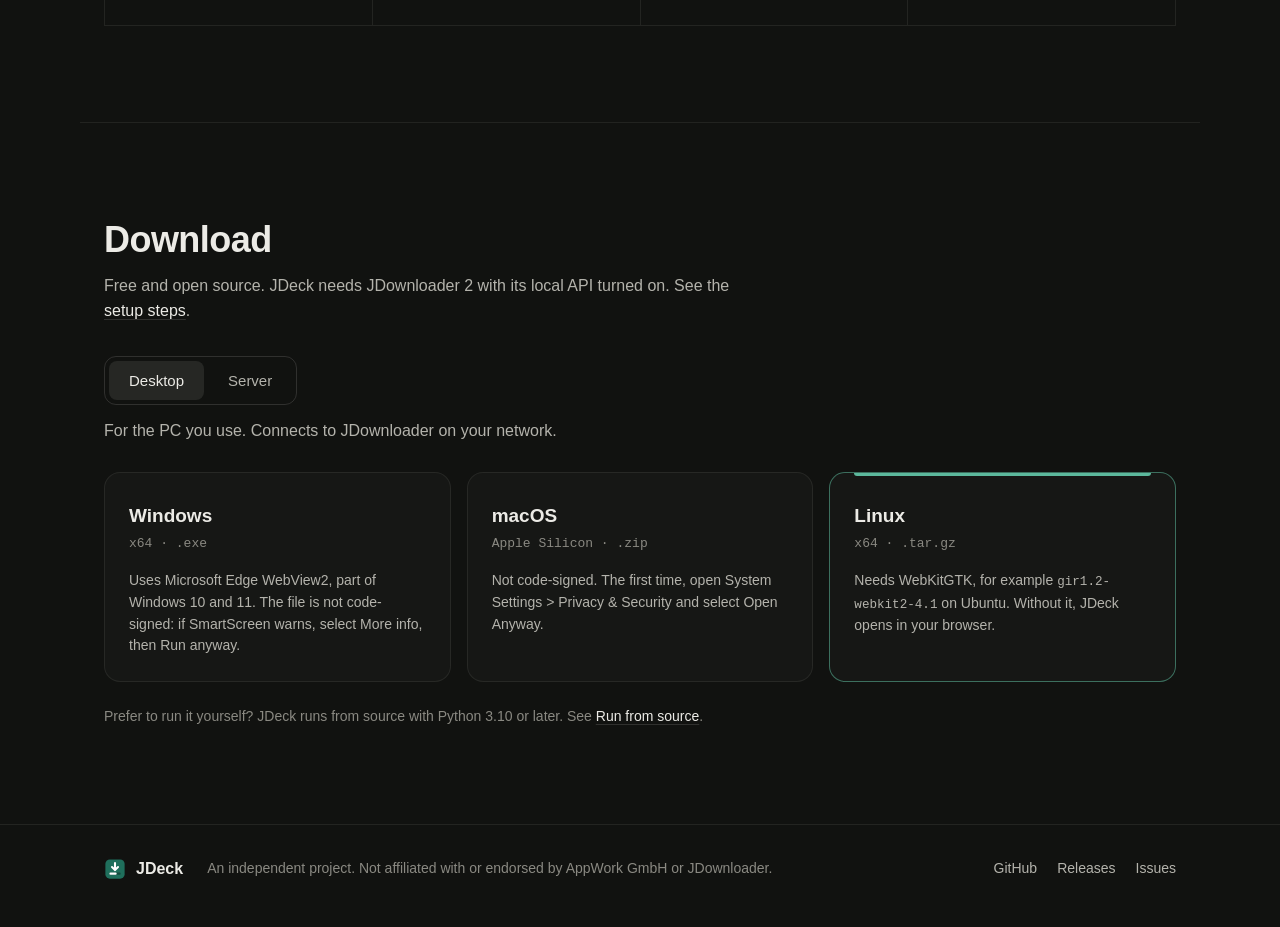
==== commit 2457ef4d: "Split JDeck into Desktop and Server editions Refactor the app into a shared core with separate deskt" ====
--- a/docs/index.html
+++ b/docs/index.html
@@ -5,7 +5,7 @@
 <meta charset="utf-8">
 <meta name="viewport" content="width=device-width, initial-scale=1">
 <title>JDeck · JDownloader from any device on your network</title>
-<meta name="description" content="JDeck is a free desktop app for JDownloader 2. Paste links, watch progress and control downloads from any computer on your home network. No account, no cloud, no tracking.">
+<meta name="description" content="JDeck is a free front end for JDownloader 2. JDeck Desktop is a window on your computer. JDeck Server lets phones and other computers use JDeck in a browser. No account, no cloud, no tracking.">
 <meta name="theme-color" content="#111210">
 <meta name="color-scheme" content="dark">
 <link rel="icon" href="icon.svg" type="image/svg+xml">
@@ -41,11 +41,12 @@
   <section class="hero">
     <div class="hero-text">
       <h1>JDownloader from any device <br>on your network</h1>
-      <p class="lede">JDeck is a small desktop app for JDownloader 2. Paste links, watch progress, and start or pause downloads from any computer at home. Phones and tablets can use it too, if you turn that on.</p>
+      <p class="lede">JDeck is a small front end for JDownloader 2. Paste links, watch progress, and start or pause downloads. Use JDeck Desktop on your computer, or JDeck Server on the JDownloader computer for phones and every browser at home.</p>
       <div class="actions">
         <a class="btn" id="hero-download" href="https://github.com/TariqMK/JDeck/releases/latest">Download</a>
         <a class="btn btn-ghost" href="https://github.com/TariqMK/JDeck">View source</a>
       </div>
+      <p class="hero-alt"><a href="#download" id="hero-server">Need the server version?</a></p>
       <p class="meta mono"><span id="hero-version">Free and open source</span> · Windows, macOS, Linux · No account · No tracking</p>
     </div>
 
@@ -86,7 +87,7 @@
     </div>
     <div>
       <h2>JDownloader stays as it is</h2>
-      <p>JDeck uses JDownloader's own local API. Turn on one setting in JDownloader. There is nothing to install on that machine.</p>
+      <p>JDeck uses JDownloader's own local API. Turn on one setting in JDownloader. JDeck never changes JDownloader itself.</p>
     </div>
     <div>
       <h2>No installer</h2>
@@ -129,15 +130,19 @@
 
       <article class="panel">
         <div class="panel-text">
-          <h3>Phones and tablets, if you want</h3>
-          <p>Network sharing is off by default. Turn it on, set a password, and open JDeck in any browser at home.</p>
+          <h3>Phones and tablets with JDeck Server</h3>
+          <p>Run JDeck Server on the JDownloader computer. It sits in the tray. Any browser at home opens JDeck and signs in with a password.</p>
         </div>
         <div class="mini card share">
           <div class="card-title">Phones and other devices</div>
-          <span class="check on"><i aria-hidden="true"></i>Let other devices on my network use JDeck</span>
-          <label class="field"><span class="muted">Password for other devices</span><span class="fake-input mono">••••••••••</span></label>
-          <label class="field"><span class="muted">Port</span><span class="fake-input mono port">8080</span></label>
-          <p class="share-address">On other devices, open <span class="mono">http://192.168.1.20:8080</span> and sign in with the password.</p>
+          <div class="share-row">
+            <div>
+              <p class="share-address mono">http://192.168.1.20:23128/</p>
+              <span class="fake-btn">Copy address</span>
+            </div>
+            <img class="qr" src="qr-example.svg" alt="QR code of the example address" width="96" height="96">
+          </div>
+          <p class="muted share-note">JDownloader's own API stays closed to the network.</p>
         </div>
       </article>
     </div>
@@ -150,31 +155,41 @@
       <li><strong>Start, pause, stop</strong><span>Control all downloads with one button each.</span></li>
       <li><strong>Remove with care</strong><span>JDeck asks first. Files already on disk are kept.</span></li>
       <li><strong>Light and dark</strong><span>Follows your system setting.</span></li>
-      <li><strong>Runs on a server</strong><span>Start it with <code>--headless</code> for a computer without a desktop.</span></li>
+      <li><strong>Tray or headless</strong><span>JDeck Server runs in the tray, or with <code>--headless</code> on a computer without a desktop.</span></li>
     </ul>
   </section>
 
-  <section class="download" id="download">
+  <section class="download" id="download" data-edition="desktop">
+    <span id="download-server" class="anchor" aria-hidden="true"></span>
     <h2 class="section-title">Download <span class="muted mono" id="dl-version"></span></h2>
     <p class="section-lede">Free and open source. JDeck needs JDownloader 2 with its local API turned on. See the <a href="https://github.com/TariqMK/JDeck#setup">setup steps</a>.</p>
+    <div class="edition-switch" id="edition-switch" role="group" aria-label="Edition">
+      <button type="button" data-edition="desktop" aria-pressed="true">Desktop</button>
+      <button type="button" data-edition="server" aria-pressed="false">Server</button>
+    </div>
+    <p class="edition-line" data-for="desktop">For the PC you use. Connects to JDownloader on your network.</p>
+    <p class="edition-line" data-for="server">For the JDownloader machine. Use JDeck from any browser at home.</p>
     <div class="platforms">
       <a class="platform" data-os="windows" href="https://github.com/TariqMK/JDeck/releases/latest">
         <span class="track" aria-hidden="true"></span>
         <strong>Windows</strong>
         <span class="mono muted">x64 · .exe<span class="size"></span></span>
-        <p>Uses Microsoft Edge WebView2, part of Windows 10 and 11. The file is not code-signed: if SmartScreen warns, select More info, then Run anyway.</p>
+        <p data-for="desktop">Uses Microsoft Edge WebView2, part of Windows 10 and 11. The file is not code-signed: if SmartScreen warns, select More info, then Run anyway.</p>
+        <p data-for="server">Starts in the tray. Not code-signed: if SmartScreen warns, select More info, then Run anyway. Allow it through the firewall for other devices.</p>
       </a>
       <a class="platform" data-os="macos" href="https://github.com/TariqMK/JDeck/releases/latest">
         <span class="track" aria-hidden="true"></span>
         <strong>macOS</strong>
         <span class="mono muted">Apple Silicon · .zip<span class="size"></span></span>
-        <p>Not code-signed. The first time, open System Settings &gt; Privacy &amp; Security and select Open Anyway.</p>
+        <p data-for="desktop">Not code-signed. The first time, open System Settings &gt; Privacy &amp; Security and select Open Anyway.</p>
+        <p data-for="server">Starts in the menu bar. Not code-signed. The first time, open System Settings &gt; Privacy &amp; Security and select Open Anyway.</p>
       </a>
       <a class="platform" data-os="linux" href="https://github.com/TariqMK/JDeck/releases/latest">
         <span class="track" aria-hidden="true"></span>
         <strong>Linux</strong>
         <span class="mono muted">x64 · .tar.gz<span class="size"></span></span>
-        <p>Needs WebKitGTK, for example <code>gir1.2-webkit2-4.1</code> on Ubuntu. Without it, JDeck opens in your browser.</p>
+        <p data-for="desktop">Needs WebKitGTK, for example <code>gir1.2-webkit2-4.1</code> on Ubuntu. Without it, JDeck opens in your browser.</p>
+        <p data-for="server">Tray icon on desktops with a system tray. On a server without a desktop, start it with <code>--headless</code>.</p>
       </a>
     </div>
     <p class="fine">Prefer to run it yourself? JDeck runs from source with Python 3.10 or later. See <a href="https://github.com/TariqMK/JDeck#run-from-source">Run from source</a>.</p>
--- a/docs/style.css
+++ b/docs/style.css
@@ -152,11 +152,7 @@
 #lg-list .item { animation: rise .35s var(--ease) both; }
 #lg-list .item.leaving { opacity: 0; transform: translateY(-4px); transition: opacity .3s var(--ease), transform .3s var(--ease); }
 .share { display: flex; flex-direction: column; gap: 12px; }
-.check.on { margin-top: 4px; }
-.field { display: flex; flex-direction: column; gap: 6px; font-size: 13px; }
-.field .fake-input { margin: 0; color: var(--text); }
-.field .port { width: 96px; }
-.share-address { margin: 0 !important; font-size: 13px !important; color: var(--text-2); }
+.share-address { font-size: 15px; color: var(--text); }
 
 .grid {
   list-style: none; margin: 48px 0 0; padding: 0; display: grid; grid-template-columns: repeat(4, minmax(0, 1fr));
@@ -181,6 +177,32 @@
 .platform.mine { border-color: rgba(92, 184, 156, 0.55); }
 .platform.mine .track { background: var(--accent); }
 .fine { margin: 24px 0 0; color: var(--muted); font-size: 14px; }
+
+/* Edition switch: one set of 3 platform cards, for Desktop or Server */
+.download { position: relative; }
+.anchor { position: absolute; top: 0; }
+.edition-switch { display: inline-flex; gap: 4px; margin-top: 32px; padding: 4px; border: 1px solid var(--line-strong); border-radius: 12px; }
+.edition-switch[hidden] { display: none; }
+.edition-switch button {
+  font: inherit; font-size: 15px; font-weight: 500; color: var(--text-2); background: transparent; border: 0;
+  border-radius: 8px; padding: 8px 20px; cursor: pointer; transition: background-color .15s var(--ease), color .15s var(--ease);
+}
+.edition-switch button:hover { color: var(--text); }
+.edition-switch button[aria-pressed="true"] { background: var(--surface-2); color: var(--text); }
+.edition-switch button:focus-visible { outline: 2px solid var(--accent); outline-offset: 2px; }
+.edition-line { margin: 14px 0 0; color: var(--text-2); }
+.download[data-edition="desktop"] [data-for="server"],
+.download[data-edition="server"] [data-for="desktop"] { display: none; }
+.download .platforms { margin-top: 28px; }
+.hero-alt { margin: 14px 0 0; font-size: 14px; }
+.hero-alt a { color: var(--text-2); text-underline-offset: 3px; text-decoration-color: var(--line-strong); }
+.hero-alt a:hover { color: var(--text); }
+.hero-alt[hidden] { display: none; }
+.share-row { display: flex; align-items: center; gap: 16px; }
+.share-row > div { flex: 1; min-width: 0; }
+.share-row .share-address { margin: 0 0 10px; overflow-wrap: anywhere; }
+.share-row .qr { border-radius: 6px; background: #fff; flex: none; }
+.share-note { font-size: 13px; margin: 0; }
 
 /* Footer */
 .footer { border-top: 1px solid var(--line); }
@@ -220,6 +242,7 @@
   .finder { grid-template-columns: minmax(0, 1fr); }
   .finder-paste { min-height: 0; }
   .grid { grid-template-columns: minmax(0, 1fr); }
+  .share-row { flex-direction: column; align-items: flex-start; }
   .footer-in { padding: 32px 16px 40px; }
 }
 @media (prefers-reduced-motion: reduce) {
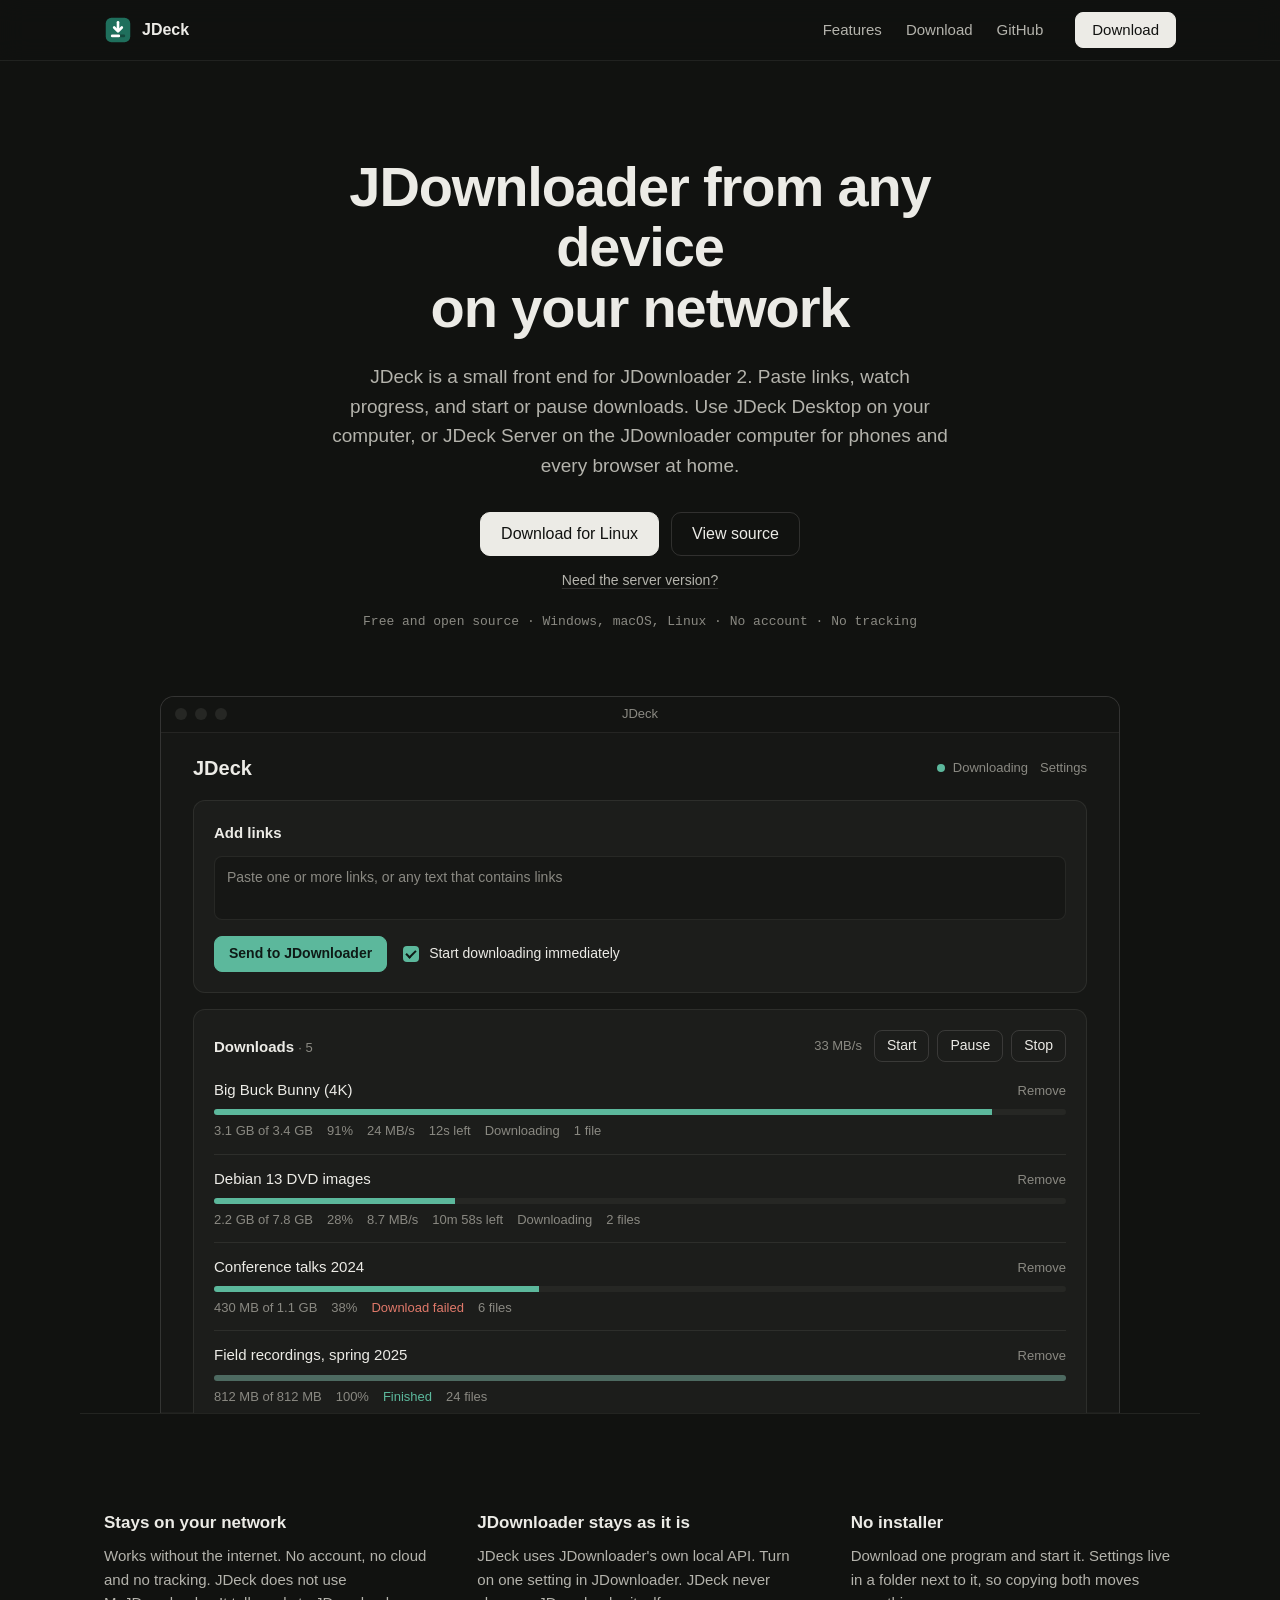
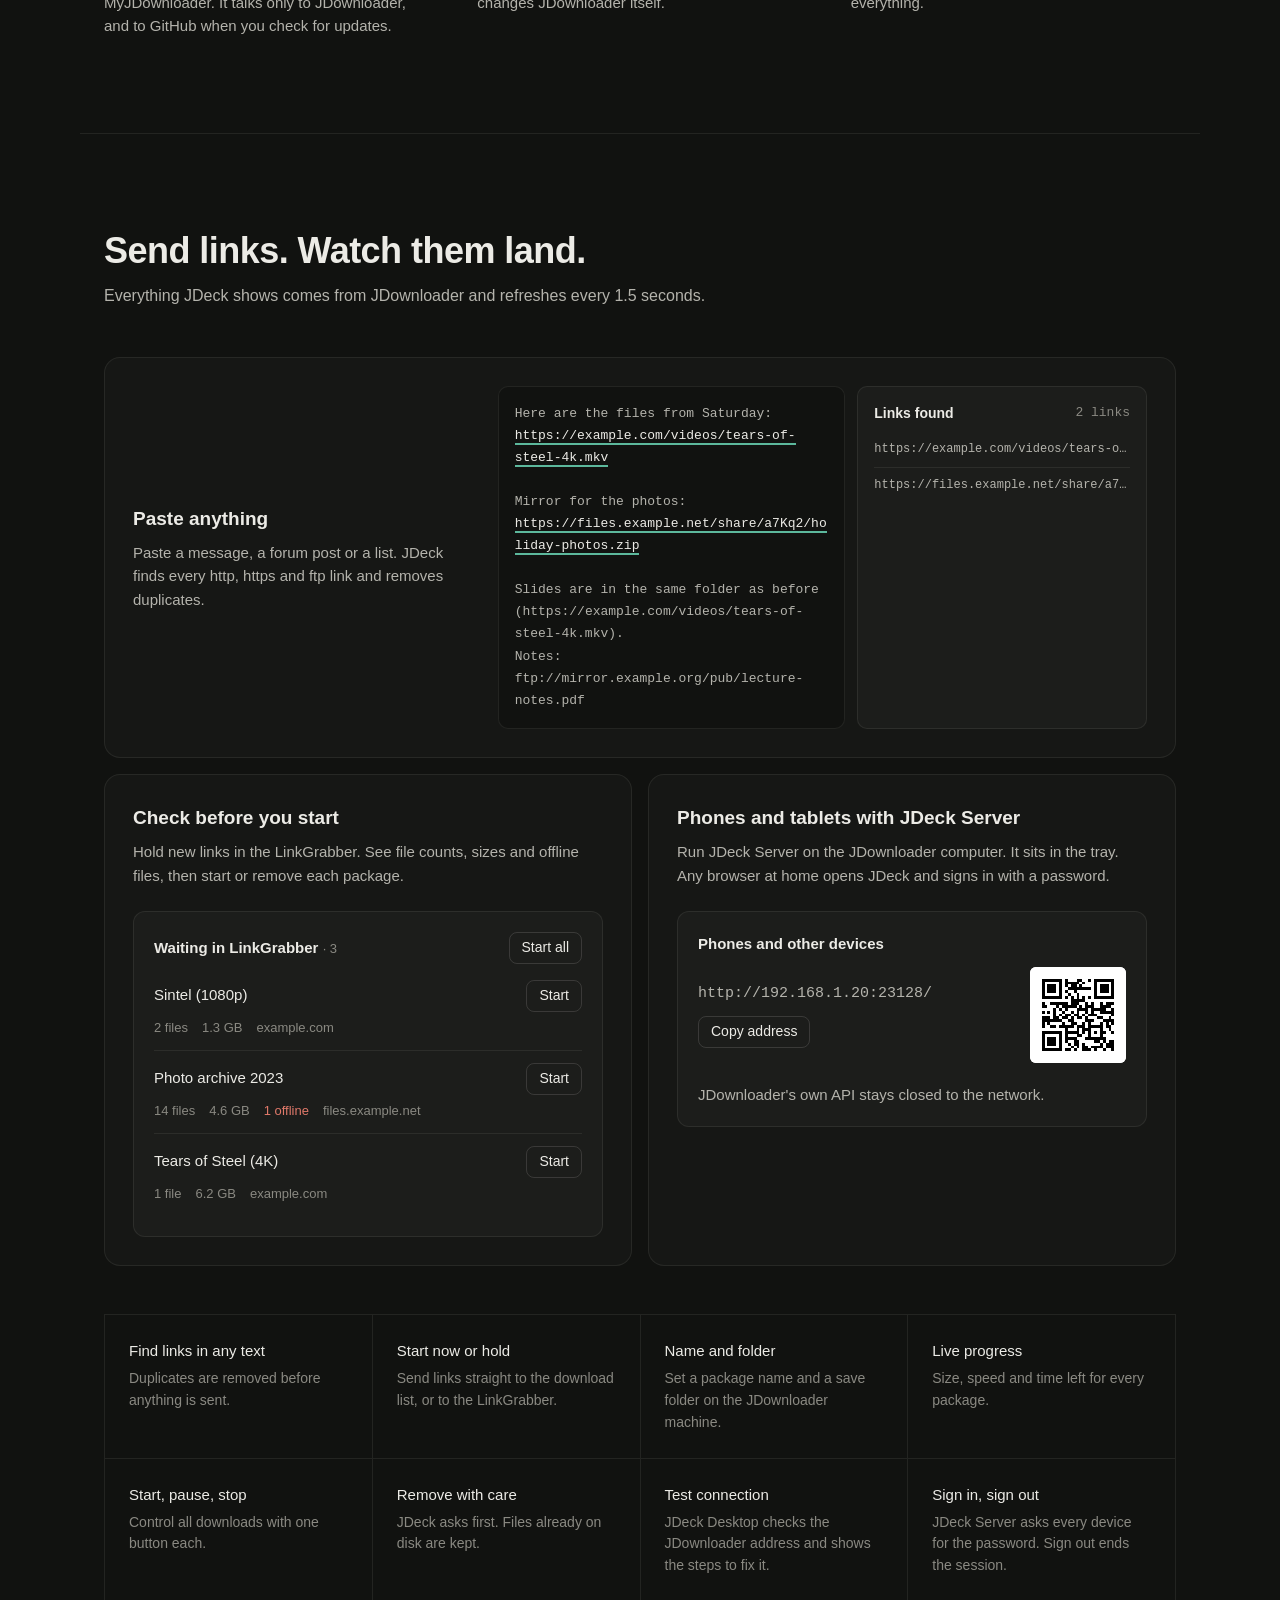
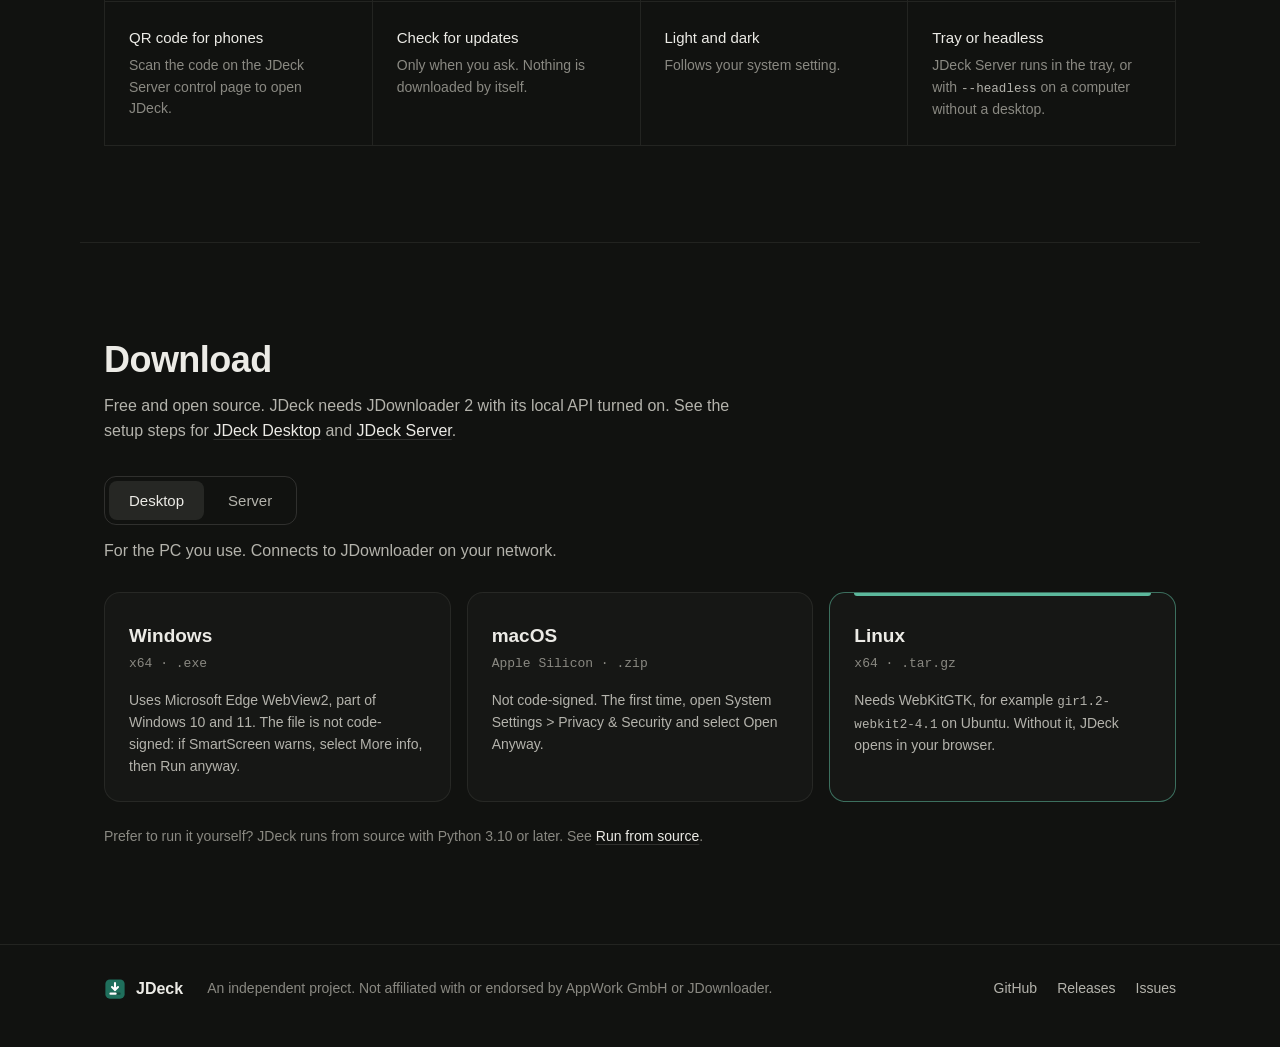
==== commit 795900ea: "Restructure README and update website content Move Privacy after Download, add an edition diagram, m" ====
--- a/docs/index.html
+++ b/docs/index.html
@@ -83,7 +83,7 @@
   <section class="principles" aria-label="Principles">
     <div>
       <h2>Stays on your network</h2>
-      <p>No account, no cloud and no tracking. JDeck does not use MyJDownloader. It talks only to the JDownloader address you set, and to GitHub when you select the version to check for updates.</p>
+      <p>Works without the internet. No account, no cloud and no tracking. JDeck does not use MyJDownloader. It talks only to JDownloader, and to GitHub when you check for updates.</p>
     </div>
     <div>
       <h2>JDownloader stays as it is</h2>
@@ -154,6 +154,10 @@
       <li><strong>Live progress</strong><span>Size, speed and time left for every package.</span></li>
       <li><strong>Start, pause, stop</strong><span>Control all downloads with one button each.</span></li>
       <li><strong>Remove with care</strong><span>JDeck asks first. Files already on disk are kept.</span></li>
+      <li><strong>Test connection</strong><span>JDeck Desktop checks the JDownloader address and shows the steps to fix it.</span></li>
+      <li><strong>Sign in, sign out</strong><span>JDeck Server asks every device for the password. Sign out ends the session.</span></li>
+      <li><strong>QR code for phones</strong><span>Scan the code on the JDeck Server control page to open JDeck.</span></li>
+      <li><strong>Check for updates</strong><span>Only when you ask. Nothing is downloaded by itself.</span></li>
       <li><strong>Light and dark</strong><span>Follows your system setting.</span></li>
       <li><strong>Tray or headless</strong><span>JDeck Server runs in the tray, or with <code>--headless</code> on a computer without a desktop.</span></li>
     </ul>
@@ -162,7 +166,7 @@
   <section class="download" id="download" data-edition="desktop">
     <span id="download-server" class="anchor" aria-hidden="true"></span>
     <h2 class="section-title">Download <span class="muted mono" id="dl-version"></span></h2>
-    <p class="section-lede">Free and open source. JDeck needs JDownloader 2 with its local API turned on. See the <a href="https://github.com/TariqMK/JDeck#setup">setup steps</a>.</p>
+    <p class="section-lede">Free and open source. JDeck needs JDownloader 2 with its local API turned on. See the setup steps for <a href="https://github.com/TariqMK/JDeck#set-up-jdeck-desktop">JDeck Desktop</a> and <a href="https://github.com/TariqMK/JDeck#set-up-jdeck-server">JDeck Server</a>.</p>
     <div class="edition-switch" id="edition-switch" role="group" aria-label="Edition">
       <button type="button" data-edition="desktop" aria-pressed="true">Desktop</button>
       <button type="button" data-edition="server" aria-pressed="false">Server</button>
